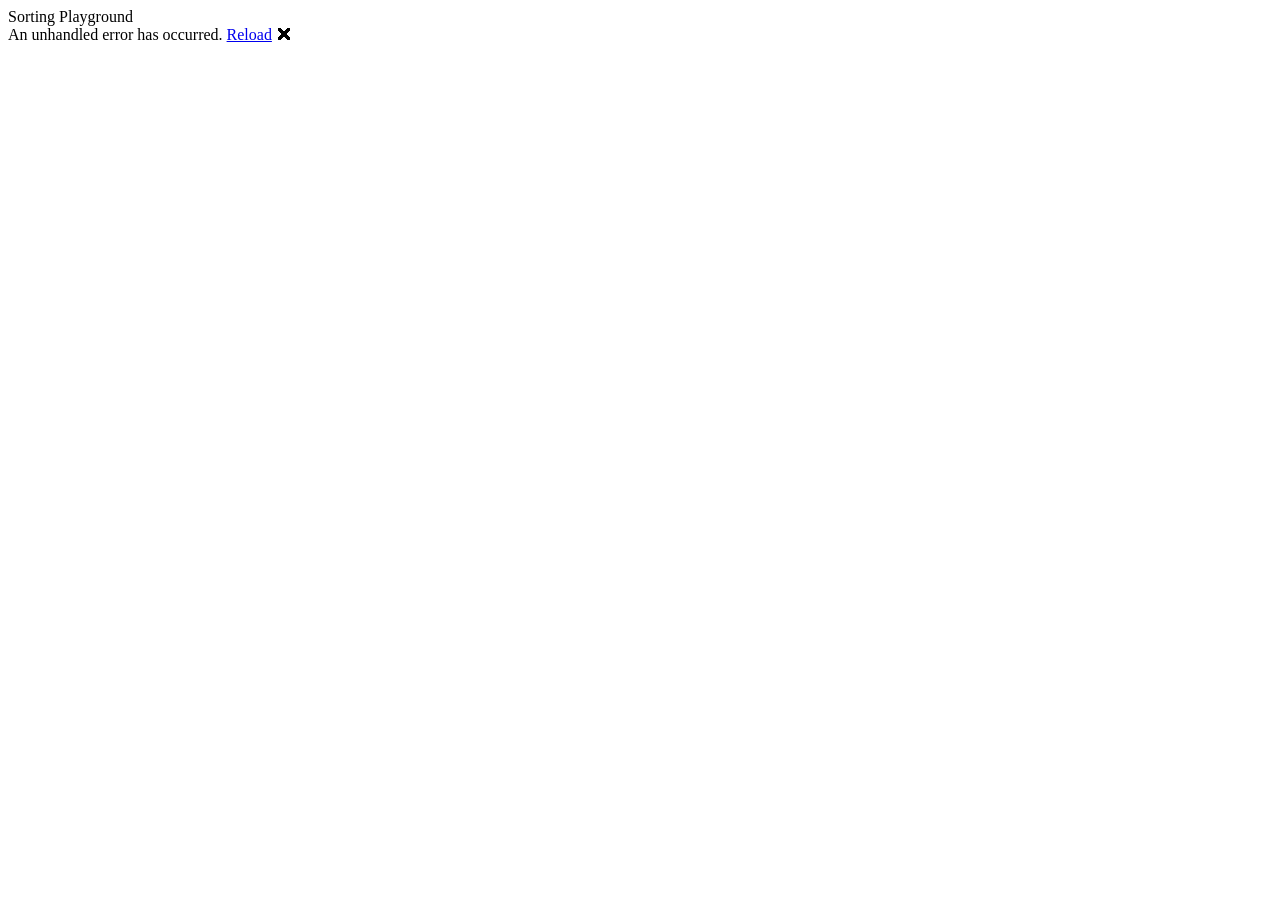
==== src/SortAlgorithm.VisualizationWeb/wwwroot/index.html @ eeb92621 "Merge pull request #93 from guitarrapc/disparity_chord feat: add Disparity Chords" ====
<!DOCTYPE html>
<html lang="en">

<head>
    <meta charset="utf-8" />
    <meta name="viewport" content="width=device-width, initial-scale=1.0" />
    <title>SortAlgorithm.VisualizationWeb</title>
    <base href="/" />
    <link rel="preload" id="webassembly" />
    <link rel="stylesheet" href="lib/bootstrap/dist/css/bootstrap.min.css" />
    <link rel="stylesheet" href="css/app.css" />
    <link rel="icon" type="image/png" href="favicon.png" />
    <link href="SortAlgorithm.VisualizationWeb.styles.css" rel="stylesheet" />
    <script type="importmap"></script>
    <script src="js/loadingHelper.js"></script>
    <script src="js/debugHelper.js"></script>
    <script src="js/playbackHelper.js"></script>
    <script src="js/soundEngine.js"></script>
    <script src="js/barChartCanvasRenderer.js"></script>
    <script src="js/circularCanvasRenderer.js"></script>
    <script src="js/dotPlotCanvasRenderer.js"></script>
    <script src="js/spiralCanvasRenderer.js"></script>
    <script src="js/disparityChordsCanvasRenderer.js"></script>
    <script src="js/pictureRowCanvasRenderer.js"></script>
    <script src="js/pictureColumnCanvasRenderer.js"></script>
    <script src="js/pictureBlockCanvasRenderer.js"></script>
    <script src="js/seekBar.js"></script>
    <script src="js/carousel.js"></script>
    <script src="js/stateStorage.js"></script>
    <script src="js/scrollHelper.js"></script>

</head>

<body>
    <div id="app"></div>

    <div class="loading-screen">
        <div class="loading-bars">
            <div class="loading-bar" style="--h:30%;--i:0"></div>
            <div class="loading-bar" style="--h:50%;--i:1"></div>
            <div class="loading-bar" style="--h:15%;--i:2"></div>
            <div class="loading-bar" style="--h:80%;--i:3"></div>
            <div class="loading-bar" style="--h:45%;--i:4"></div>
            <div class="loading-bar" style="--h:95%;--i:5"></div>
            <div class="loading-bar" style="--h:25%;--i:6"></div>
            <div class="loading-bar" style="--h:60%;--i:7"></div>
            <div class="loading-bar" style="--h:70%;--i:8"></div>
            <div class="loading-bar" style="--h:40%;--i:9"></div>
            <div class="loading-bar" style="--h:85%;--i:10"></div>
            <div class="loading-bar" style="--h:20%;--i:11"></div>
            <div class="loading-bar" style="--h:55%;--i:12"></div>
            <div class="loading-bar" style="--h:75%;--i:13"></div>
            <div class="loading-bar" style="--h:35%;--i:14"></div>
            <div class="loading-bar" style="--h:90%;--i:15"></div>
            <div class="loading-bar" style="--h:10%;--i:16"></div>
            <div class="loading-bar" style="--h:65%;--i:17"></div>
        </div>
        <div class="loading-title">Sorting Playground</div>
        <div class="loading-progress-track">
            <div class="loading-progress-fill"></div>
        </div>
        <div class="loading-progress-text"></div>
    </div>

    <div id="blazor-error-ui">
        An unhandled error has occurred.
        <a href="." class="reload">Reload</a>
        <span class="dismiss">🗙</span>
    </div>
    <script src="_framework/blazor.webassembly#[.{fingerprint}].js"></script>
</body>

</html>
---- src/SortAlgorithm.VisualizationWeb/wwwroot/css/app.css ----
/* Sort Algorithm Visualization Styles */

/* Google Fonts - Inter: モダンで読みやすいフォント */
@import url('https://fonts.googleapis.com/css2?family=Inter:wght@300;400;500;600;700&display=swap');

:root {
    /* 背景色 */
    --bg-main: #181d1a;
    --bg-card: #242a27;
    --bg-panel: transparent;
    --bg-hover: #2d3530;
    --bg-button: rgba(250, 189, 47, 0.2);
    /* テキスト色 */
    --text-primary: #ffffff;
    --text-secondary: #b8c1d0;
    --text-disabled: #6b7280;
    --text-accent: #7fa86f;
    /* アクセントカラー */
    --color-accent: #7fa86f;
    --color-accent-hover: #91bd7e;
    --color-accent-soft: rgba(127, 168, 111, 0.15);
    --color-accent-dark: #5a7a5a;
    --color-accent-darker: #6d9460;
    /* 再生コントロール */
    --color-play: #3b82f6;
    --color-pause: #a855f7;
    --color-stop: #e53e3e;
    --color-sound-on: #fabd2f;
    --color-sound-off: #6b7280;
    --color-sound-border: rgba(250, 189, 47, 0.5)
    /* ソート可視化 */
    --color-normal: #3b82f6;
    --color-read: #fbbf24;
    --color-write: #f97316;
    --color-compare: #a855f7;
    --color-swap: #ef4444;
    --color-sorted: #10b981;
    --color-buffer: #6b7280;
    /* ボーダー */
    --border-color: #374151;
    --border-color-light: #4b5563;
    --border-color-focus: #7fa86f;
    /* 状態 */
    --color-success: #10b981;
    --color-warning: #fbbf24;
    --color-error: #ef4444;
    --color-info: #3b82f6;
    /* チュートリアル専用 */
    --color-tutorial-bg-start: rgba(69, 133, 136, 0.15);
    --color-tutorial-bg-end: rgba(104, 157, 106, 0.15);
    --color-tutorial-accent: #8ec07c;
    --color-tutorial-text: #bdae93;
    /* レイアウト */
    --page-max-width: 1920px;
    /* 廃止される旧カラー変数（後方互換性のため一時的に保持） */
    --bg-dark: var(--bg-main);
    --text-light: var(--text-primary);
    --text-gray: var(--text-secondary);
}

* {
    margin: 0;
    padding: 0;
    box-sizing: border-box;
}

html, body {
    /* モダンで読みやすいフォントスタック:
       1. Inter - モダンな欧文フォント (Google Fonts)
       2. -apple-system/BlinkMacSystemFont - macOS/iOS のシステムフォント
       3. 'Noto Sans JP' - 日本語用の読みやすいフォント
       4. 'Segoe UI' - Windows のシステムフォント
       5. 'Hiragino Sans' - macOS の日本語フォント
       6. 'Yu Gothic UI' - Windows の日本語フォント
       7. sans-serif - フォールバック */
    font-family: 'Inter', -apple-system, BlinkMacSystemFont, 'Noto Sans JP', 'Segoe UI', 'Hiragino Sans', 'Yu Gothic UI', sans-serif;
    font-weight: 400;
    -webkit-font-smoothing: antialiased;
    -moz-osx-font-smoothing: grayscale;
    background-color: var(--bg-main);
    color: var(--text-primary);
    height: 100%;
    overflow: hidden;
}

#app {
    height: 100vh;
    display: flex;
    flex-direction: column;
}

.header {
    grid-column: 1 / -1;
    padding: 12px 8px;
    display: flex;
    align-items: center;
    justify-content: space-between;
    gap: 16px;
    position: relative;
}

.header__actions {
    display: flex;
    align-items: center;
    gap: 8px;
    flex-shrink: 0;
}

.header__icon-btn {
    display: inline-flex;
    align-items: center;
    justify-content: center;
    width: 40px;
    height: 40px;
    background: var(--bg-hover);
    color: var(--text-secondary);
    text-decoration: none;
    border: 1px solid var(--border-color);
    border-radius: 8px;
    font-size: 1.25rem;
    transition: all 0.2s ease;
    cursor: pointer;
    flex-shrink: 0;
    padding: 0;
}

    .header__icon-btn:hover {
        background: var(--color-accent-dark);
        color: var(--text-primary);
        border-color: var(--color-accent);
        transform: translateY(-1px);
    }

    .header__icon-btn svg {
        display: block;
        width: 24px;
        height: 24px;
    }

/* =============================================
   共有コンポーネントスタイル (QuickAccessPanel + TutorialPage)
   ============================================= */

/* 各コントロールアイテム */
.qap__item {
    margin-bottom: 10px;
    padding: 8px 10px;
    background-color: var(--bg-card);
    border-radius: 4px;
    display: flex;
    flex-direction: column;
    align-items: stretch;
    gap: 6px;
}

    .qap__item .stat-label {
        font-size: 0.72rem;
        font-weight: 700;
        letter-spacing: 0.07em;
        text-transform: uppercase;
        color: var(--text-secondary);
    }

.qap__item--vertical input[type="range"] {
    width: 100%;
    margin-top: 4px;
    transition: background 0.1s linear;
}

.qap__slider-header {
    display: flex;
    justify-content: space-between;
    align-items: center;
    margin-bottom: 4px;
}

.qap__slider-value {
    font-size: 0.85rem;
    font-weight: bold;
    color: var(--text-primary);
}

/* カードグループ（QuickAccessPanel / TutorialPage ツールバーで共通利用） */
.ui-card {
    background-color: #2a2a2a;
    border-radius: 6px;
    padding: 10px;
    display: flex;
    flex-direction: column;
    gap: 4px;
}

.ui-card__title {
    font-size: 0.68rem;
    font-weight: 700;
    text-transform: uppercase;
    letter-spacing: 0.08em;
    color: var(--text-secondary);
    padding-bottom: 6px;
    margin-bottom: 2px;
    border-bottom: 1px solid var(--border-color);
}

/* トグルボタンとして機能するタイトル（タブレット・スマホで有効化） */
.ui-card__title--toggle {
    display: flex;
    align-items: center;
    justify-content: space-between;
    width: 100%;
    background: none;
    border: none;
    border-bottom: 1px solid var(--border-color);
    padding: 0 0 6px 0;
    margin-bottom: 2px;
    cursor: default;
    text-align: left;
}

/* 折りたたみアイコン（シェブロン ∨） */
.ui-card__toggle-icon {
    display: none;
    width: 14px;
    height: 14px;
    color: var(--text-secondary);
    transition: transform 0.2s ease, color 0.15s;
    flex-shrink: 0;
}

    .ui-card__toggle-icon svg {
        width: 100%;
        height: 100%;
        display: block;
    }

.ui-card__toggle-icon--collapsed {
    transform: rotate(-90deg);
}

/* カード本体（コンテンツラッパー） */
.ui-card__body {
    display: flex;
    flex-direction: column;
    gap: 4px;
}

/* カード内アイテムはカードがコンテナなので背景・角丸・外マージン不要 */
.ui-card .qap__item {
    margin-bottom: 0;
    padding: 2px 0;
    background: transparent;
    border-radius: 0;
}

/* タブレット・スマホのみ折りたたみ有効 */
@media (max-width: 1279px) {
    .ui-card__toggle-icon {
        display: block;
    }

    .ui-card__title--toggle {
        cursor: pointer;
        transition: background-color 0.15s, color 0.15s;
    }

        /* ホバー: テキスト色を明るく、シェブロンをアクセントカラーに */
        .ui-card__title--toggle:hover {
            color: var(--text-primary);
        }

        .ui-card__title--toggle:hover .ui-card__toggle-icon {
            color: var(--color-accent);
        }

        /* タップ時のフラッシュフィードバック */
        .ui-card__title--toggle:active {
            background-color: rgba(255, 255, 255, 0.06);
        }

    /* 折りたたみ状態: シェブロンをアクセントカラーで常時表示して「開けること」をアピール */
    .ui-card--collapsed .ui-card__toggle-icon {
        color: var(--color-accent);
    }

    /* 折りたたみ時: border-bottom を除去してコンパクトなタブに見せる */
    .ui-card--collapsed {
        padding-bottom: 6px;
    }

    .ui-card--collapsed .ui-card__title--toggle {
        border-bottom: none;
        padding-bottom: 0;
        margin-bottom: 0;
    }

    .ui-card__body--collapsed {
        display: none;
    }
}


/* =============================================
   タブレット (768px〜1279px): スクロール有効化
   html/body/#app はコンポーネントスコープ外のため app.css で制御
   ============================================= */
@media (min-width: 768px) and (max-width: 1279px) {
    /* TutorialPage + Index（タブレットは全ページスクロール可能） */
    html, body {
        height: auto;
        min-height: 100%;
        overflow: auto;
    }

    #app {
        height: auto;
        min-height: 100vh;
    }
}

/* =============================================
   スマホ (〜767px)
   ============================================= */
@media (max-width: 767px) {
    /* スクロールを有効化 */
    html, body {
        height: auto;
        min-height: 100%;
        overflow: auto;
    }

    #app {
        height: auto;
        min-height: 100vh;
    }

    .header__actions {
        gap: 6px;
    }
}

.stat-label {
    font-size: 0.9rem;
    color: var(--text-secondary);
}

.stat-value {
    font-size: 1.2rem;
    font-weight: bold;
    color: var(--text-primary);
}

button {
    padding: 10px 20px;
    background-color: var(--bg-hover);
    color: var(--text-primary);
    border: none;
    border-radius: 6px;
    cursor: pointer;
    font-size: 1rem;
    font-weight: 500;
    transition: all 0.2s;
}

    button:hover {
        background-color: #3d4757;
    }

    button:active {
        background-color: var(--bg-panel);
    }

    button.primary {
        background: linear-gradient(135deg, #5a9a4d 0%, #3d7a38 100%);
        color: #fff;
    }

        button.primary:hover {
            background: linear-gradient(135deg, #6bb05d 0%, #4a8c43 100%);
        }

select {
    padding: 10px 14px;
    background-color: var(--bg-hover);
    color: var(--text-primary);
    border: 1px solid var(--border-color-light);
    border-radius: 6px;
    font-size: 1rem;
    cursor: pointer;
    transition: border-color 0.2s;
}

    select:focus {
        outline: none;
        border-color: var(--border-color-focus);
    }

input[type="range"] {
    -webkit-appearance: none;
    appearance: none;
    width: 100%;
    height: 6px;
    border-radius: 3px;
    background-color: #4A4A4A;
    outline: none;
}

    input[type="range"]::-webkit-slider-thumb {
        -webkit-appearance: none;
        appearance: none;
        width: 18px;
        height: 18px;
        border-radius: 50%;
        background-color: var(--color-accent);
        cursor: pointer;
        box-shadow: 0 2px 4px rgba(0,0,0,0.3);
    }

    input[type="range"]::-moz-range-thumb {
        width: 18px;
        height: 18px;
        border-radius: 50%;
        background-color: var(--color-accent);
        cursor: pointer;
        border: none;
        box-shadow: 0 2px 4px rgba(0,0,0,0.3);
    }

    input[type="range"]::-moz-range-progress {
        background-color: var(--color-accent);
        border-radius: 3px;
        height: 6px;
    }

    input[type="range"]::-moz-range-track {
        background-color: #4A4A4A;
        border-radius: 3px;
        height: 6px;
    }

#blazor-error-ui {
    background: lightyellow;
    bottom: 0;
    box-shadow: 0 -1px 2px rgba(0, 0, 0, 0.2);
    display: none;
    left: 0;
    padding: 0.6rem 1.25rem 0.7rem 1.25rem;
    position: fixed;
    width: 100%;
    z-index: 1000;
}

    #blazor-error-ui .dismiss {
        cursor: pointer;
        position: absolute;
        right: 0.75rem;
        top: 0.5rem;
    }

/* ── Loading screen ── */
.loading-screen {
    position: fixed;
    inset: 0;
    display: flex;
    flex-direction: column;
    align-items: center;
    justify-content: center;
    gap: 2rem;
    background: #181d1a;
    z-index: 9999;
}

.loading-screen.fade-out {
    animation: loading-fade-out 0.4s ease-out forwards;
    pointer-events: none;
}

@keyframes loading-fade-out {
    0%   { opacity: 1; }
    100% { opacity: 0; }
}

/* Animated sorting bars */
.loading-bars {
    display: flex;
    align-items: flex-end;
    gap: 4px;
    height: 120px;
    padding: 0 1rem;
}

.loading-bar {
    width: 10px;
    border-radius: 3px 3px 0 0;
    animation: bar-sort 2.8s cubic-bezier(.4,0,.2,1) infinite;
    animation-delay: calc(var(--i) * 0.12s);
}

@keyframes bar-sort {
    0%   { height: var(--h); background: #3b82f6; }
    15%  { background: #a855f7; transform: translateY(-8px); }
    30%  { height: calc(100% - (100% - var(--h))); background: #fbbf24; }
    50%  { height: calc(var(--i) * 6% + 8%); background: #ef4444; transform: translateY(0); }
    70%  { background: #10b981; }
    85%  { height: calc(var(--i) * 5.5% + 5%); background: #10b981; }
    100% { height: var(--h); background: #3b82f6; }
}

/* Title */
.loading-title {
    font-family: 'Inter', -apple-system, BlinkMacSystemFont, sans-serif;
    font-size: 1.6rem;
    font-weight: 600;
    letter-spacing: 0.04em;
    color: #ffffff;
    text-shadow: 0 0 30px rgba(127,168,111,0.35);
    animation: title-pulse 2.4s ease-in-out infinite;
}

@keyframes title-pulse {
    0%, 100% { opacity: 0.8; text-shadow: 0 0 30px rgba(127,168,111,0.25); }
    50%      { opacity: 1;   text-shadow: 0 0 40px rgba(127,168,111,0.5); }
}

/* Progress track */
.loading-progress-track {
    width: min(260px, 70vw);
    height: 4px;
    background: #374151;
    border-radius: 2px;
    overflow: hidden;
}

.loading-progress-fill {
    height: 100%;
    width: calc(var(--blazor-load-percentage, 0%) * 1);
    background: linear-gradient(90deg, #7fa86f 0%, #10b981 40%, #a8e6a3 60%, #10b981 80%, #7fa86f 100%);
    background-size: 200% 100%;
    border-radius: 2px;
    transition: width 0.15s ease-out;
    box-shadow: 0 0 8px rgba(127,168,111,0.5);
    animation: progress-shimmer 1.8s linear infinite;
}

@keyframes progress-shimmer {
    0%   { background-position: 200% 0; }
    100% { background-position: -200% 0; }
}

/* Percentage text */
.loading-progress-text {
    font-family: 'Inter', -apple-system, BlinkMacSystemFont, sans-serif;
    font-size: 0.85rem;
    font-weight: 500;
    color: #b8c1d0;
    letter-spacing: 0.05em;
}


h1:focus {
    outline: none;
}

a, .btn-link {
    color: #0071c1;
}

.btn-primary {
    color: #fff;
    background-color: #1b6ec2;
    border-color: #1861ac;
}

.btn:focus, .btn:active:focus, .btn-link.nav-link:focus, .form-control:focus, .form-check-input:focus {
    box-shadow: 0 0 0 0.1rem white, 0 0 0 0.25rem #258cfb;
}

.content {
    padding-top: 1.1rem;
}

.valid.modified:not([type=checkbox]) {
    outline: 1px solid #26b050;
}

.invalid {
    outline: 1px solid red;
}

.validation-message {
    color: red;
}

#blazor-error-ui {
    color-scheme: light only;
    background: lightyellow;
    bottom: 0;
    box-shadow: 0 -1px 2px rgba(0, 0, 0, 0.2);
    box-sizing: border-box;
    display: none;
    left: 0;
    padding: 0.6rem 1.25rem 0.7rem 1.25rem;
    position: fixed;
    width: 100%;
    z-index: 1000;
}

    #blazor-error-ui .dismiss {
        cursor: pointer;
        position: absolute;
        right: 0.75rem;
        top: 0.5rem;
    }

.blazor-error-boundary {
    background: url([data-uri]) no-repeat 1rem/1.8rem, #b32121;
    padding: 1rem 1rem 1rem 3.7rem;
    color: white;
}

    .blazor-error-boundary::after {
        content: "An error has occurred."
    }

/* Second loading-progress block removed — replaced by .loading-screen above */

    .loading-progress-text:after {
        content: var(--blazor-load-percentage-text, "Loading");
    }

code {
    color: #c02d76;
}

.form-floating > .form-control-plaintext::placeholder, .form-floating > .form-control::placeholder {
    color: var(--bs-secondary-color);
    text-align: end;
}

.form-floating > .form-control-plaintext:focus::placeholder, .form-floating > .form-control:focus::placeholder {
    text-align: start;
}

/* ローディングオーバーレイ */
.loading-overlay {
    position: absolute;
    inset: 0;
    z-index: 100;
    background: rgba(0, 0, 0, 0.6);
    display: flex;
    flex-direction: column;
    align-items: center;
    justify-content: center;
    gap: 14px;
    color: #e5e7eb;
    font-size: 1rem;
    border-radius: 8px;
    pointer-events: all;
}

.loading-spinner {
    width: 40px;
    height: 40px;
    border: 4px solid rgba(59, 130, 246, 0.3);
    border-top-color: #3B82F6;
    border-radius: 50%;
    animation: loading-spin 0.8s linear infinite;
}

@keyframes loading-spin {
    to {
        transform: rotate(360deg);
    }
}

/* fieldset リセット（サイドバーコントロール一括無効化用） */
fieldset.controls-fieldset {
    border: none;
    padding: 0;
    margin: 0;
    min-inline-size: unset;
    display: flex;
    flex-direction: column;
    gap: 8px;
}

    fieldset.controls-fieldset:disabled *,
    fieldset.controls-fieldset[disabled] * {
        cursor: not-allowed;
    }
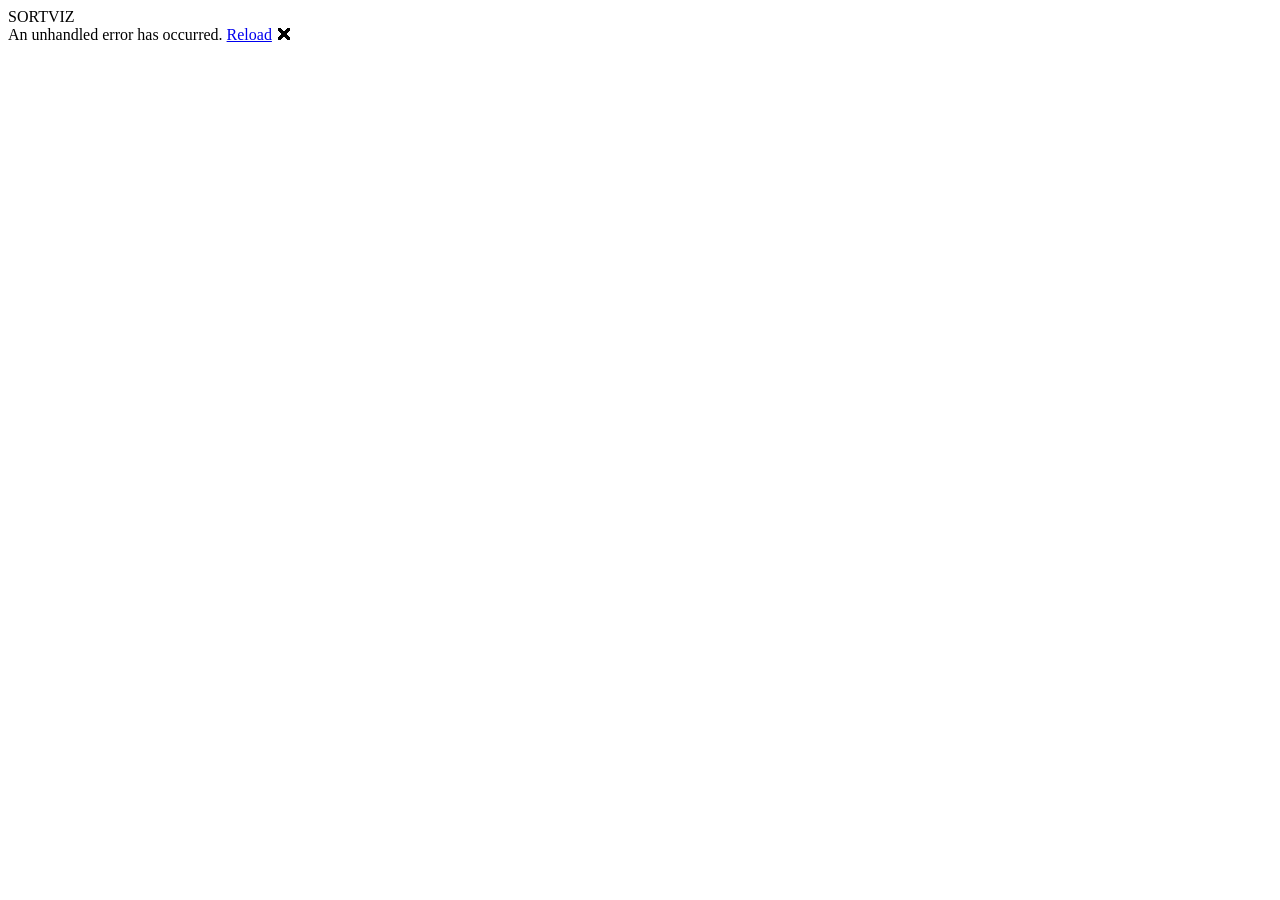
==== commit 9090e906: "chore: loading" ====
--- a/src/SortAlgorithm.VisualizationWeb/wwwroot/index.html
+++ b/src/SortAlgorithm.VisualizationWeb/wwwroot/index.html
@@ -4,12 +4,12 @@
 <head>
     <meta charset="utf-8" />
     <meta name="viewport" content="width=device-width, initial-scale=1.0" />
-    <title>SortAlgorithm.VisualizationWeb</title>
+    <title>SortViz - Sort Algorithm Visualization</title>
     <base href="/" />
     <link rel="preload" id="webassembly" />
     <link rel="stylesheet" href="lib/bootstrap/dist/css/bootstrap.min.css" />
     <link rel="stylesheet" href="css/app.css" />
-    <link rel="icon" type="image/png" href="favicon.png" />
+    <link rel="icon" type="image/svg+xml" href="favicon.svg" />
     <link href="SortAlgorithm.VisualizationWeb.styles.css" rel="stylesheet" />
     <script type="importmap"></script>
     <script src="js/loadingHelper.js"></script>
@@ -55,7 +55,7 @@
             <div class="loading-bar" style="--h:10%;--i:16"></div>
             <div class="loading-bar" style="--h:65%;--i:17"></div>
         </div>
-        <div class="loading-title">Sorting Playground</div>
+        <div class="loading-title">SORTVIZ</div>
         <div class="loading-progress-track">
             <div class="loading-progress-fill"></div>
         </div>
--- a/src/SortAlgorithm.VisualizationWeb/wwwroot/css/app.css
+++ b/src/SortAlgorithm.VisualizationWeb/wwwroot/css/app.css
@@ -507,8 +507,8 @@
 /* Title */
 .loading-title {
     font-family: 'Inter', -apple-system, BlinkMacSystemFont, sans-serif;
-    font-size: 1.6rem;
-    font-weight: 600;
+    font-size: 8rem;
+    font-weight: 700;
     letter-spacing: 0.04em;
     color: #ffffff;
     text-shadow: 0 0 30px rgba(127,168,111,0.35);
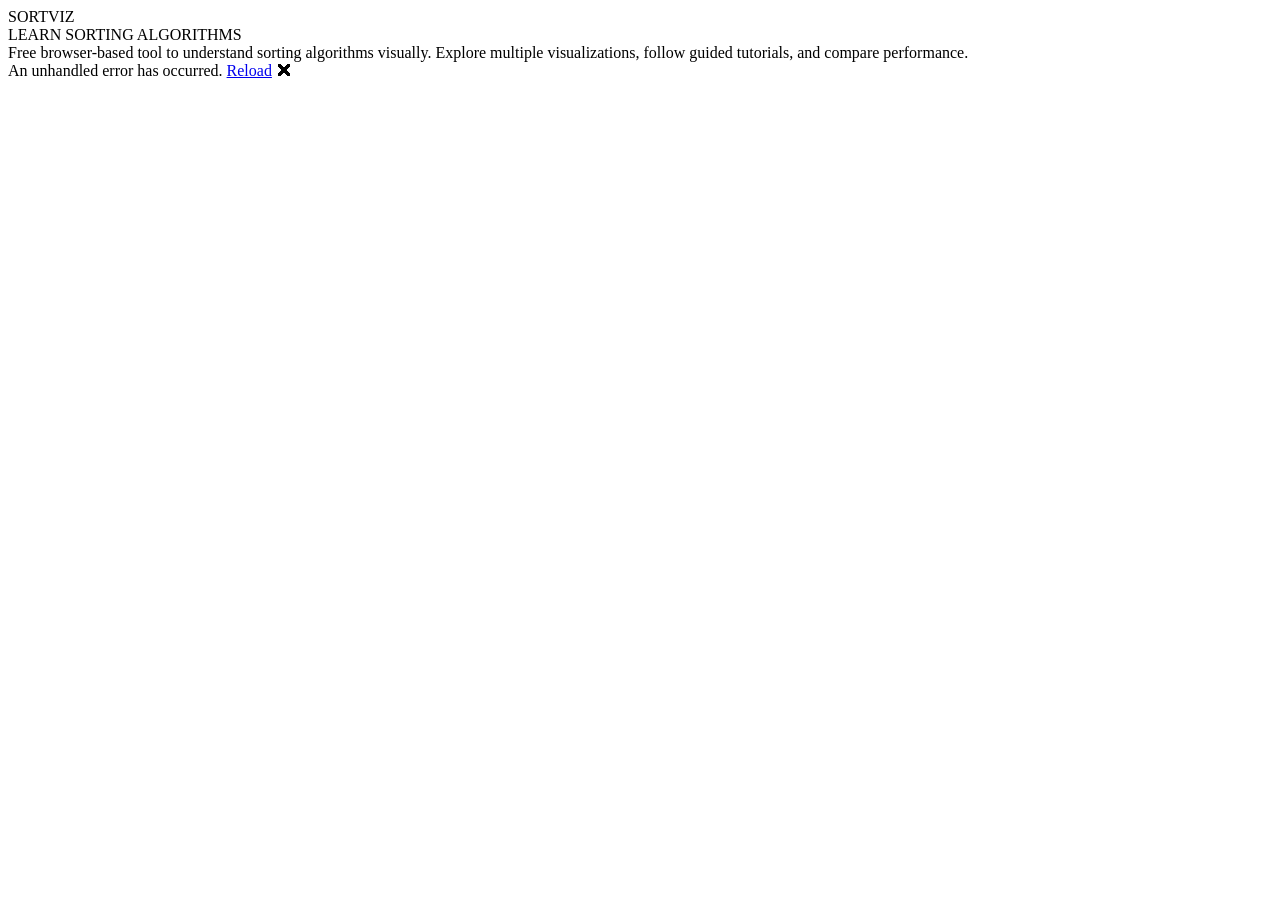
==== commit 060d575f: "feat: Blazor custom loader to show loading screen while loading" ====
--- a/src/SortAlgorithm.VisualizationWeb/wwwroot/index.html
+++ b/src/SortAlgorithm.VisualizationWeb/wwwroot/index.html
@@ -35,6 +35,16 @@
     <div id="app"></div>
 
     <div class="loading-screen">
+        <div class="loading-title">SORTVIZ</div>
+        <div class="loading-subtitle">LEARN SORTING ALGORITHMS</div>
+        <div class="loading-description">
+            Free browser-based tool to understand sorting algorithms visually. Explore
+            multiple visualizations, follow guided tutorials, and compare performance.
+        </div>
+        <div class="loading-progress-track">
+            <div class="loading-progress-fill"></div>
+        </div>
+        <div class="loading-progress-text"></div>
         <div class="loading-bars">
             <div class="loading-bar" style="--h:30%;--i:0"></div>
             <div class="loading-bar" style="--h:50%;--i:1"></div>
@@ -55,11 +65,6 @@
             <div class="loading-bar" style="--h:10%;--i:16"></div>
             <div class="loading-bar" style="--h:65%;--i:17"></div>
         </div>
-        <div class="loading-title">SORTVIZ</div>
-        <div class="loading-progress-track">
-            <div class="loading-progress-fill"></div>
-        </div>
-        <div class="loading-progress-text"></div>
     </div>
 
     <div id="blazor-error-ui">
@@ -67,7 +72,10 @@
         <a href="." class="reload">Reload</a>
         <span class="dismiss">🗙</span>
     </div>
-    <script src="_framework/blazor.webassembly#[.{fingerprint}].js"></script>
+
+    <!-- Custom loader. custom loader handle autostart by js -->
+    <!--<script src="_framework/blazor.webassembly#[.{fingerprint}].js"></script>-->
+    <script src="_framework/blazor.webassembly#[.{fingerprint}].js" autostart="false"></script>
 </body>
 
 </html>
--- a/src/SortAlgorithm.VisualizationWeb/wwwroot/css/app.css
+++ b/src/SortAlgorithm.VisualizationWeb/wwwroot/css/app.css
@@ -480,6 +480,9 @@
 
 /* Animated sorting bars */
 .loading-bars {
+    position: absolute;
+    right: 2rem;
+    bottom: 2rem;
     display: flex;
     align-items: flex-end;
     gap: 4px;
@@ -510,6 +513,11 @@
     font-size: 8rem;
     font-weight: 700;
     letter-spacing: 0.04em;
+    background: linear-gradient(#c8aa6e,#785a28);
+    background-clip: text;
+    -webkit-text-fill-color: transparent;
+
+    /* glow animation */
     color: #ffffff;
     text-shadow: 0 0 30px rgba(127,168,111,0.35);
     animation: title-pulse 2.4s ease-in-out infinite;
@@ -518,12 +526,37 @@
 @keyframes title-pulse {
     0%, 100% { opacity: 0.8; text-shadow: 0 0 30px rgba(127,168,111,0.25); }
     50%      { opacity: 1;   text-shadow: 0 0 40px rgba(127,168,111,0.5); }
+}
+
+/* Subtitle */
+.loading-subtitle {
+    font-family: 'Inter', -apple-system, BlinkMacSystemFont, sans-serif;
+    font-size: 2.5rem;
+    font-weight: 600;
+    letter-spacing: 0.15em;
+    color: #7fa86f;
+    text-transform: uppercase;
+    margin-top: -1rem;
+}
+
+/* Description */
+.loading-description {
+    font-family: 'Inter', -apple-system, BlinkMacSystemFont, sans-serif;
+    font-size: 1.5rem;
+    font-weight: 400;
+    line-height: 1.6;
+    color: #9ca3af;
+    max-width: 900px;
+    text-align: center;
+    padding: 0 1.5rem;
+    margin-top: 0.5rem;
 }
 
 /* Progress track */
 .loading-progress-track {
     width: min(260px, 70vw);
     height: 4px;
+    margin-top: 2rem;
     background: #374151;
     border-radius: 2px;
     overflow: hidden;
@@ -622,10 +655,6 @@
 
 /* Second loading-progress block removed — replaced by .loading-screen above */
 
-    .loading-progress-text:after {
-        content: var(--blazor-load-percentage-text, "Loading");
-    }
-
 code {
     color: #c02d76;
 }
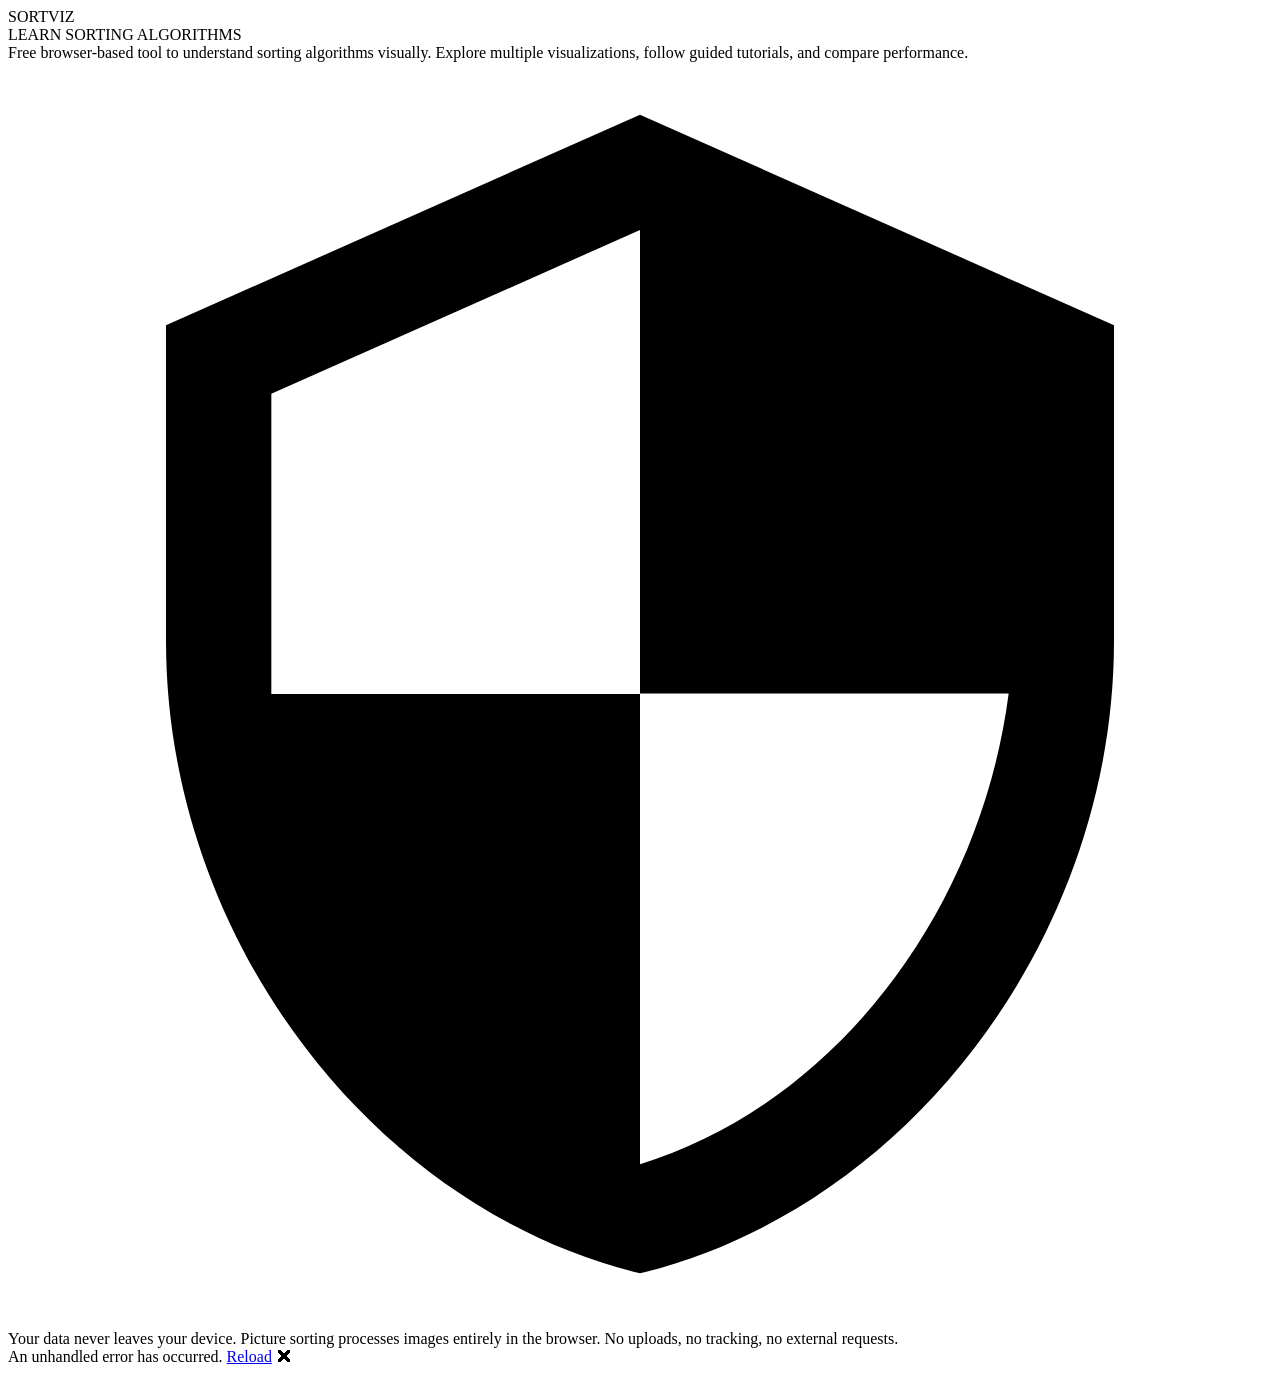
==== commit 411b5216: "chore: add og-image tag" ====
--- a/src/SortAlgorithm.VisualizationWeb/wwwroot/index.html
+++ b/src/SortAlgorithm.VisualizationWeb/wwwroot/index.html
@@ -5,6 +5,19 @@
     <meta charset="utf-8" />
     <meta name="viewport" content="width=device-width, initial-scale=1.0" />
     <title>SortViz - Sort Algorithm Visualization</title>
+    <meta property="og:title" content="SortViz - Sort Algorithm Visualization" />
+    <meta property="og:description"
+        content="Interactive visualization of sorting algorithms with statistics tracking. Explore Bar Chart, Spiral, Circular, Disparity Chords, and more." />
+    <meta property="og:type" content="website" />
+    <meta property="og:url" content="https://sortviz.guitarrapc.com/" />
+    <meta property="og:image" content="https://sortviz.guitarrapc.com/og-image.png" />
+    <meta property="og:image:width" content="1200" />
+    <meta property="og:image:height" content="630" />
+    <meta name="twitter:card" content="summary_large_image" />
+    <meta name="twitter:title" content="SortViz - Sort Algorithm Visualization" />
+    <meta name="twitter:description"
+        content="Interactive visualization of sorting algorithms with statistics tracking. Explore Bar Chart, Spiral, Circular, Disparity Chords, and more." />
+    <meta name="twitter:image" content="https://sortviz.guitarrapc.com/og-image.png" />
     <base href="/" />
     <link rel="preload" id="webassembly" />
     <link rel="stylesheet" href="lib/bootstrap/dist/css/bootstrap.min.css" />
@@ -40,6 +53,12 @@
         <div class="loading-description">
             Free browser-based tool to understand sorting algorithms visually. Explore
             multiple visualizations, follow guided tutorials, and compare performance.
+        </div>
+        <div class="loading-privacy-badge">
+            <svg class="privacy-icon" viewBox="0 0 24 24" fill="currentColor">
+                <path d="M12 1L3 5v6c0 5.55 3.84 10.74 9 12 5.16-1.26 9-6.45 9-12V5l-9-4zm0 10.99h7c-.53 4.12-3.28 7.79-7 8.94V12H5V6.3l7-3.11v8.8z"/>
+            </svg>
+            <span>Your data never leaves your device. Picture sorting processes images entirely in the browser. No uploads, no tracking, no external requests.</span>
         </div>
         <div class="loading-progress-track">
             <div class="loading-progress-fill"></div>
--- a/src/SortAlgorithm.VisualizationWeb/wwwroot/css/app.css
+++ b/src/SortAlgorithm.VisualizationWeb/wwwroot/css/app.css
@@ -485,16 +485,31 @@
     bottom: 2rem;
     display: flex;
     align-items: flex-end;
-    gap: 4px;
-    height: 120px;
-    padding: 0 1rem;
+    gap: 3px;
+    height: 80px;
+    padding: 0 0.5rem;
 }
 
 .loading-bar {
-    width: 10px;
-    border-radius: 3px 3px 0 0;
+    width: 6px;
+    border-radius: 2px 2px 0 0;
     animation: bar-sort 2.8s cubic-bezier(.4,0,.2,1) infinite;
     animation-delay: calc(var(--i) * 0.12s);
+}
+
+/* モバイル対応 */
+@media (max-width: 768px) {
+    .loading-bars {
+        right: 1rem;
+        bottom: 1rem;
+        gap: 2px;
+        height: 50px;
+        padding: 0 0.25rem;
+    }
+
+    .loading-bar {
+        width: 4px;
+    }
 }
 
 @keyframes bar-sort {
@@ -510,12 +525,14 @@
 /* Title */
 .loading-title {
     font-family: 'Inter', -apple-system, BlinkMacSystemFont, sans-serif;
-    font-size: 8rem;
+    font-size: clamp(3rem, 15vw, 8rem);
     font-weight: 700;
     letter-spacing: 0.04em;
     background: linear-gradient(#c8aa6e,#785a28);
     background-clip: text;
     -webkit-text-fill-color: transparent;
+    padding: 0 1rem;
+    text-align: center;
 
     /* glow animation */
     color: #ffffff;
@@ -531,22 +548,24 @@
 /* Subtitle */
 .loading-subtitle {
     font-family: 'Inter', -apple-system, BlinkMacSystemFont, sans-serif;
-    font-size: 2.5rem;
+    font-size: clamp(0.875rem, 3.5vw, 2.5rem);
     font-weight: 600;
-    letter-spacing: 0.15em;
+    letter-spacing: clamp(0.05em, 0.15em, 0.15em);
     color: #7fa86f;
     text-transform: uppercase;
     margin-top: -1rem;
+    padding: 0 1rem;
+    text-align: center;
 }
 
 /* Description */
 .loading-description {
     font-family: 'Inter', -apple-system, BlinkMacSystemFont, sans-serif;
-    font-size: 1.5rem;
+    font-size: clamp(0.875rem, 2vw, 1.5rem);
     font-weight: 400;
     line-height: 1.6;
     color: #9ca3af;
-    max-width: 900px;
+    max-width: min(900px, 90vw);
     text-align: center;
     padding: 0 1.5rem;
     margin-top: 0.5rem;
